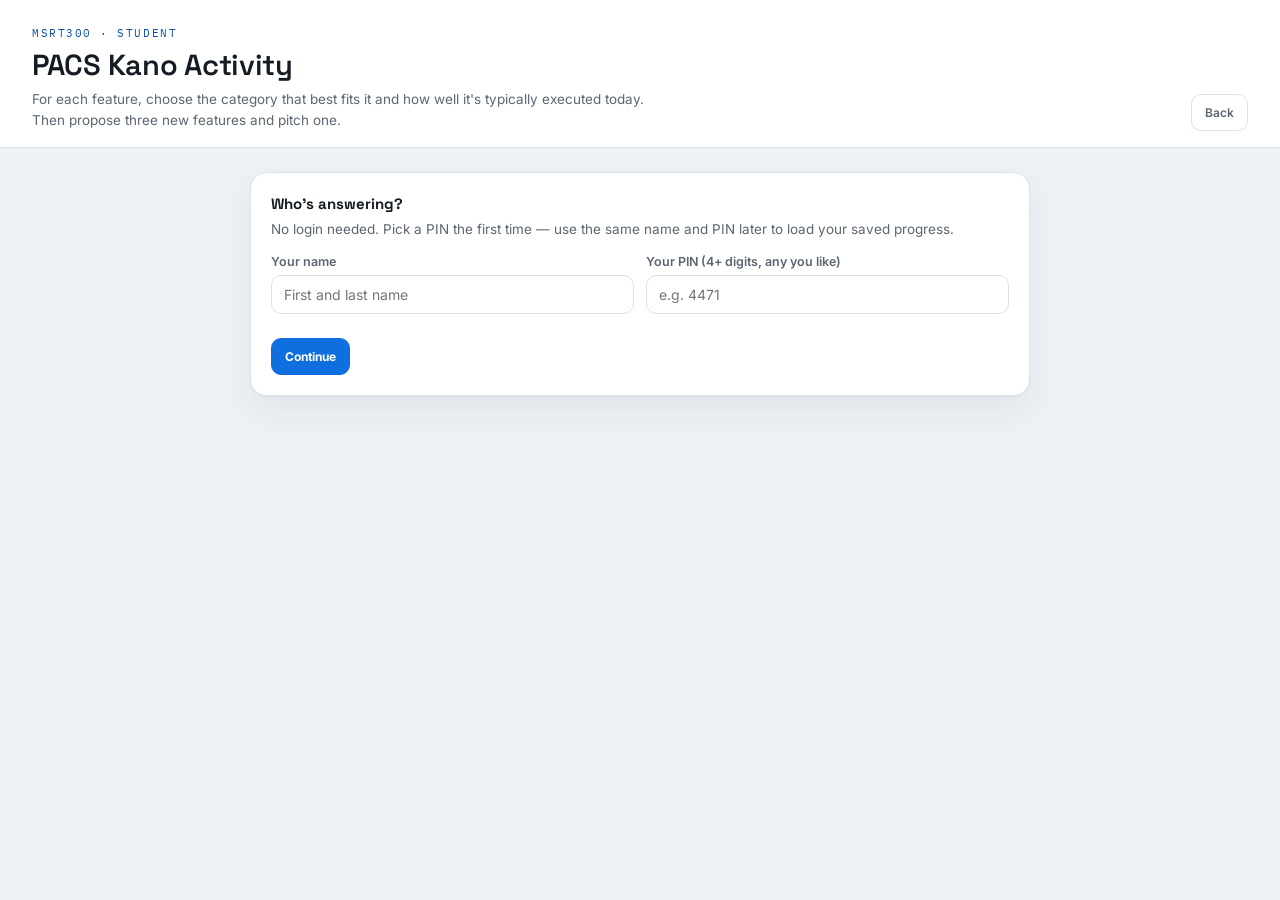
==== student.html @ 3fcd9799 "PACS Kano activity" ====
<!DOCTYPE html>
<html lang="en">
<head>
<meta charset="utf-8"><meta name="viewport" content="width=device-width,initial-scale=1">
<title>MSRT300: PACS Kano — Student</title>
<link rel="preconnect" href="https://fonts.googleapis.com">
<link rel="preconnect" href="https://fonts.gstatic.com" crossorigin>
<link href="https://fonts.googleapis.com/css2?family=Space+Grotesk:wght@500;600;700&family=Inter:wght@400;500;600;700&family=IBM+Plex+Mono:wght@500;600&display=swap" rel="stylesheet">
<link rel="stylesheet" href="assets/style.css">
</head>
<body>
<header>
  <div class="title-block">
    <span class="eyebrow">MSRT300 · Student</span>
    <h1>PACS Kano Activity</h1>
    <div class="muted">For each feature, choose the category that best fits it and how well it's typically executed today. Then propose three new features and pitch one.</div>
  </div>
  <div class="toolbar"><a href="index.html"><button type="button">Back</button></a></div>
</header>

<main class="student">

  <section class="card idcard" id="idCard">
    <b class="h" style="font-family:var(--disp);font-size:15px">Who's answering?</b>
    <p class="muted" style="margin:6px 0 14px">No login needed. Pick a PIN the first time — use the same name and PIN later to load your saved progress.</p>
    <div class="idrow">
      <label>Your name<input id="nameInput" type="text" autocomplete="name" placeholder="First and last name"></label>
      <label>Your PIN (4+ digits, any you like)<input id="pinInput" type="text" inputmode="numeric" placeholder="e.g. 4471"></label>
    </div>
    <div class="gate-error" id="idError"></div>
    <div class="toolbar" style="margin-top:8px">
      <button class="primary" id="continueBtn">Continue</button>
      <span class="muted" id="idStatus"></span>
    </div>
  </section>

  <div id="formArea" style="display:none">
    <section class="card section" id="whoBar" style="padding:14px 20px;display:flex;justify-content:space-between;align-items:center;flex-wrap:wrap;gap:10px">
      <div><b id="whoName" style="font-family:var(--disp)"></b> <span class="status-pill draft" id="whoStatus">draft</span></div>
      <button type="button" id="switchBtn">Not you? Switch name/PIN</button>
    </section>

    <section class="card section">
      <h2>Part 1 — Classify each feature</h2>
      <div class="progress" id="progressText">0 / 20 classified</div>
      <div id="featureList"></div>
    </section>

    <section class="card section">
      <h2>Part 2 — Propose three new features</h2>
      <p class="muted" style="margin:4px 0 0">What would you add to a PACS that isn't on the list above? Be specific about who benefits and why.</p>
      <div id="proposeList"></div>
    </section>

    <section class="card section">
      <h2>Part 3 — Pitch it to the CTO</h2>
      <p class="muted" style="margin:4px 0 10px">Pick one of your three proposed features and make the investment case.</p>
      <label style="display:block;font-size:11.5px;font-weight:700;color:var(--ink-dim);margin-bottom:6px">Which feature are you pitching?</label>
      <select id="pitchFeatureSel" style="width:100%;padding:10px 12px;border:1px solid var(--line);border-radius:10px;font-family:var(--body);font-size:13px;margin-bottom:12px">
        <option value="0">Feature 1</option>
        <option value="1">Feature 2</option>
        <option value="2">Feature 3</option>
      </select>
      <label style="display:block;font-size:11.5px;font-weight:700;color:var(--ink-dim);margin-bottom:6px">Your pitch</label>
      <textarea id="pitchText" placeholder="Why is this a no-brainer investment for the department?"></textarea>
    </section>

    <section class="card section">
      <h2>Overall justification <span class="muted" style="font-weight:400">(optional)</span></h2>
      <textarea id="justificationText" placeholder="Anything you want to explain about your classifications above?"></textarea>
    </section>

    <div class="savebar">
      <span class="msg" id="saveMsg"></span>
      <div class="toolbar">
        <button id="saveBtn">Save progress</button>
        <button class="primary" id="submitBtn">Submit final answer</button>
      </div>
    </div>
  </div>
</main>

<script src="assets/config.js"></script>
<script src="assets/data.js"></script>
<script>
let state = null; // {name, pin, status, timestamp, answers[], executions[], newFeatures[3], pitchFeature, pitch, justification}
let usingLocalFallback = false;

function blankState(name, pin){
  return {
    name, pin, status:'draft', timestamp:null,
    answers: FEATURES.map(()=>null),
    executions: FEATURES.map(()=>null),
    newFeatures: [{name:'',description:''},{name:'',description:''},{name:'',description:''}],
    pitchFeature: 0, pitch:'', justification:''
  };
}

function backendConfigured(){
  return typeof APPS_SCRIPT_URL === 'string' && APPS_SCRIPT_URL.indexOf('http') === 0;
}

async function apiPost(action, payload){
  const body = JSON.stringify(Object.assign({action}, payload));
  if(!backendConfigured()) throw new Error('not_configured');
  const res = await fetch(APPS_SCRIPT_URL, {method:'POST', headers:{'Content-Type':'text/plain;charset=utf-8'}, body});
  return await res.json();
}

function localKey(name, pin){ return 'pacskano_'+name.trim().toLowerCase()+'_'+pin.trim(); }

async function loadRecord(name, pin){
  if(backendConfigured()){
    try{
      const r = await apiPost('load', {name, pin});
      return r; // {ok:true, exists:bool, data} or {ok:false, error}
    }catch(err){
      // fall through to local fallback below
    }
  }
  usingLocalFallback = true;
  const raw = localStorage.getItem(localKey(name, pin));
  if(raw) return {ok:true, exists:true, data:JSON.parse(raw)};
  // check if this name is used locally under a different pin
  const otherKeyPrefix = 'pacskano_'+name.trim().toLowerCase()+'_';
  for(let i=0;i<localStorage.length;i++){
    const k = localStorage.key(i);
    if(k.indexOf(otherKeyPrefix)===0 && k!==localKey(name,pin)) return {ok:false, error:'pin_mismatch'};
  }
  return {ok:true, exists:false};
}

async function saveRecord(st){
  if(backendConfigured() && !usingLocalFallback){
    try{
      const r = await apiPost('save', {name:st.name, pin:st.pin, status:st.status, data:st});
      return r;
    }catch(err){
      usingLocalFallback = true;
    }
  }
  localStorage.setItem(localKey(st.name, st.pin), JSON.stringify(st));
  return {ok:true, local:true};
}

document.getElementById('continueBtn').onclick = async () => {
  const name = document.getElementById('nameInput').value.trim();
  const pin = document.getElementById('pinInput').value.trim();
  const errEl = document.getElementById('idError');
  errEl.textContent = '';
  if(!name){ errEl.textContent = 'Enter your name.'; return; }
  if(pin.length < 4){ errEl.textContent = 'PIN needs to be at least 4 digits.'; return; }
  document.getElementById('idStatus').textContent = 'Checking…';
  const r = await loadRecord(name, pin);
  document.getElementById('idStatus').textContent = '';
  if(!r.ok){
    if(r.error === 'pin_mismatch') errEl.textContent = 'That name is already saved under a different PIN. Use your original PIN, or use a slightly different name if this is your first time.';
    else errEl.textContent = 'Could not check saved progress. Try again.';
    return;
  }
  state = r.exists ? Object.assign(blankState(name,pin), r.data, {name, pin}) : blankState(name, pin);
  openForm(r.exists);
};

function openForm(loaded){
  document.getElementById('idCard').style.display = 'none';
  document.getElementById('formArea').style.display = 'block';
  document.getElementById('whoName').textContent = state.name;
  setStatusPill(state.status);
  document.getElementById('saveMsg').textContent = loaded ? 'Loaded your saved progress.' : 'Starting fresh — nothing saved yet.';
  if(usingLocalFallback) document.getElementById('saveMsg').textContent += ' (Saving to this browser only — live sync isn\'t configured yet.)';
  renderFeatureList();
  renderPropose();
  document.getElementById('pitchFeatureSel').value = state.pitchFeature || 0;
  document.getElementById('pitchText').value = state.pitch || '';
  document.getElementById('justificationText').value = state.justification || '';
}

function setStatusPill(status){
  const el = document.getElementById('whoStatus');
  el.textContent = status === 'submitted' ? 'submitted' : 'draft';
  el.className = 'status-pill ' + (status === 'submitted' ? 'submitted' : 'draft');
}

document.getElementById('switchBtn').onclick = () => {
  document.getElementById('formArea').style.display = 'none';
  document.getElementById('idCard').style.display = 'block';
  document.getElementById('nameInput').value = '';
  document.getElementById('pinInput').value = '';
  state = null;
};

function updateProgress(){
  const n = state.answers.filter(Boolean).length;
  document.getElementById('progressText').textContent = n + ' / ' + FEATURES.length + ' classified';
}

function renderFeatureList(){
  const box = document.getElementById('featureList');
  box.innerHTML = '';
  FEATURES.forEach((f, fi) => {
    const card = document.createElement('div');
    card.className = 'qcard';
    let catRow = '<div class="pillrow">' + CATEGORIES.map(c =>
      `<button type="button" class="pillbtn" data-fi="${fi}" data-cat="${c}">${c}</button>`
    ).join('') + '</div>';
    let execRow = '<div class="pillrow">' + EXEC_LEVELS.map(x =>
      `<button type="button" class="pillbtn" data-fi="${fi}" data-exec="${x}">${x}</button>`
    ).join('') + '</div>';
    card.innerHTML = `<b>${fi+1}. ${f}</b><p class="desc">${DESCRIPTIONS[fi]}</p>${catRow}${execRow}`;
    box.appendChild(card);
  });
  syncPillStates();
  box.querySelectorAll('.pillbtn[data-cat]').forEach(btn => {
    btn.onclick = () => {
      const fi = +btn.dataset.fi;
      state.answers[fi] = (state.answers[fi] === btn.dataset.cat) ? null : btn.dataset.cat;
      syncPillStates(); updateProgress();
    };
  });
  box.querySelectorAll('.pillbtn[data-exec]').forEach(btn => {
    btn.onclick = () => {
      const fi = +btn.dataset.fi;
      state.executions[fi] = (state.executions[fi] === btn.dataset.exec) ? null : btn.dataset.exec;
      syncPillStates();
    };
  });
  updateProgress();
}
function syncPillStates(){
  document.querySelectorAll('.pillbtn[data-cat]').forEach(btn => {
    btn.classList.toggle('sel', state.answers[+btn.dataset.fi] === btn.dataset.cat);
  });
  document.querySelectorAll('.pillbtn[data-exec]').forEach(btn => {
    btn.classList.toggle('execsel', state.executions[+btn.dataset.fi] === btn.dataset.exec);
  });
}

function renderPropose(){
  const box = document.getElementById('proposeList');
  box.innerHTML = '';
  state.newFeatures.forEach((nf, i) => {
    const block = document.createElement('div');
    block.className = 'feat-block';
    block.innerHTML = `<b>Feature ${i+1}</b>
      <label>Name</label><input class="feat-input" data-i="${i}" data-field="name" value="${(nf.name||'').replace(/"/g,'&quot;')}">
      <label>Why it matters</label><textarea data-i="${i}" data-field="description" style="min-height:56px">${nf.description||''}</textarea>`;
    box.appendChild(block);
  });
  box.querySelectorAll('[data-field]').forEach(el => {
    el.oninput = () => { state.newFeatures[+el.dataset.i][el.dataset.field] = el.value; refreshPitchOptions(); };
  });
  refreshPitchOptions();
}
function refreshPitchOptions(){
  const sel = document.getElementById('pitchFeatureSel');
  const cur = sel.value;
  sel.innerHTML = state.newFeatures.map((nf,i) => `<option value="${i}">${nf.name ? nf.name : 'Feature '+(i+1)}</option>`).join('');
  sel.value = cur;
}
document.getElementById('pitchFeatureSel').onchange = e => { state.pitchFeature = +e.target.value; };
document.getElementById('pitchText').oninput = e => { state.pitch = e.target.value; };
document.getElementById('justificationText').oninput = e => { state.justification = e.target.value; };

async function doSave(status){
  state.status = status;
  state.timestamp = new Date().toISOString();
  document.getElementById('saveMsg').textContent = 'Saving…';
  const r = await saveRecord(state);
  setStatusPill(state.status);
  if(r && r.ok){
    document.getElementById('saveMsg').textContent = (status === 'submitted' ? 'Submitted.' : 'Saved.') + (usingLocalFallback ? ' (this browser only)' : ' Synced.');
  } else {
    document.getElementById('saveMsg').textContent = 'Could not save — check your connection and try again.';
  }
}
document.getElementById('saveBtn').onclick = () => doSave('draft');
document.getElementById('submitBtn').onclick = () => {
  if(confirm('Submit your final answer? You can still come back and re-submit later if needed.')) doSave('submitted');
};
</script>
</body>
</html>
---- assets/style.css ----
:root{
  --bg:#eef1f4;
  --panel:#ffffff;
  --panel-2:#fbfcfd;
  --line:#dde2e8;
  --line-soft:#e8ecf0;
  --ink:#151b23;
  --ink-dim:#5b6672;
  --ink-faint:#8b95a1;
  --mono:'IBM Plex Mono',ui-monospace,monospace;
  --disp:'Space Grotesk',system-ui,sans-serif;
  --body:'Inter',system-ui,sans-serif;

  --attractive:#1d78c9;
  --performance:#b8790f;
  --mustbe:#c22b6d;
  --indifferent:#71808f;

  --accent:#0f6fde;
  --accent-ink:#0a4ea3;
  --warn-bg:#7a271a;
  --warn-ink:#fdece8;
  --good:#1a8a5f;
}
*{box-sizing:border-box}
html,body{height:100%}
body{margin:0;background:var(--bg);color:var(--ink);font-family:var(--body);-webkit-font-smoothing:antialiased}
header{padding:26px 32px 16px;display:flex;justify-content:space-between;align-items:flex-end;gap:16px;flex-wrap:wrap;border-bottom:1px solid var(--line);background:var(--panel)}
.title-block{display:flex;flex-direction:column;gap:6px;max-width:640px}
.eyebrow{font-family:var(--mono);font-size:11px;letter-spacing:.14em;text-transform:uppercase;color:var(--accent-ink)}
h1{margin:0;font-family:var(--disp);font-weight:600;font-size:29px;letter-spacing:-.01em}
.muted{color:var(--ink-dim);font-size:13.5px;line-height:1.55}
.toolbar{display:flex;gap:9px;flex-wrap:wrap;align-items:center}
button,.file{border:1px solid var(--line);background:var(--panel);color:var(--ink-dim);border-radius:10px;padding:10px 13px;font-weight:600;cursor:pointer;font-size:12px;font-family:var(--body);transition:all .12s ease}
button:hover,.file:hover{border-color:var(--ink-faint);color:var(--ink)}
button:disabled{opacity:.45;cursor:not-allowed}
.file input{display:none}
.primary{background:var(--accent);color:#fff;border:1px solid var(--accent);font-weight:700}
.primary:hover{background:var(--accent-ink);border-color:var(--accent-ink)}
.danger{background:#c22b2b;color:#fff;border:1px solid #c22b2b;font-weight:700}
.danger:hover{background:#9c1f1f}

.card{background:var(--panel);border:1px solid var(--line);border-radius:16px;box-shadow:0 1px 2px rgba(20,30,45,.04),0 14px 32px rgba(20,30,45,.06)}
.empty{color:var(--ink-faint);font-size:12.5px;line-height:1.5;padding:8px 2px}
.status-pill{font-family:var(--mono);font-size:10.5px;letter-spacing:.04em;text-transform:uppercase;border-radius:7px;padding:4px 9px;display:inline-block}
.status-pill.draft{background:#f2eee0;color:#8a6d1a}
.status-pill.submitted{background:#e3f3ea;color:var(--good)}

.tabbar{display:flex;gap:6px;padding:12px 32px;background:var(--panel);border-bottom:1px solid var(--line)}
.tabbtn{border:1px solid var(--line);background:var(--panel-2);color:var(--ink-dim);border-radius:9px;padding:8px 14px;font-size:12.5px;font-weight:700;cursor:pointer;font-family:var(--body)}
.tabbtn.active{background:var(--accent);color:#fff;border-color:var(--accent)}

.warn-strip{background:var(--warn-bg);color:var(--warn-ink);font-family:var(--mono);font-size:11.5px;letter-spacing:.06em;text-transform:uppercase;padding:9px 20px;text-align:center}

/* --- landing --- */
.landing-wrap{max-width:900px;margin:0 auto;padding:60px 24px}
.role-grid{display:grid;grid-template-columns:1fr 1fr;gap:20px;margin-top:28px}
.role-card{background:var(--panel);border:1px solid var(--line);border-radius:18px;padding:26px;box-shadow:0 1px 2px rgba(20,30,45,.04),0 14px 32px rgba(20,30,45,.06);text-decoration:none;color:var(--ink);transition:border-color .12s ease,transform .12s ease}
.role-card:hover{border-color:var(--accent);transform:translateY(-2px)}
.role-card .eyebrow{display:block;margin-bottom:8px}
.role-card h2{margin:0 0 8px;font-family:var(--disp);font-size:22px}
.role-card p{margin:0;color:var(--ink-dim);font-size:13.5px;line-height:1.55}
@media(max-width:640px){.role-grid{grid-template-columns:1fr}}

/* --- gate (instructor password) --- */
.gate-wrap{max-width:420px;margin:80px auto;padding:0 24px}
.gate-card{padding:26px}
.gate-card input{width:100%;border:1px solid var(--line);border-radius:10px;padding:11px 12px;font-family:var(--body);font-size:14px;margin:14px 0}
.gate-error{color:#c22b2b;font-size:12.5px;min-height:16px}

/* --- student form --- */
main.student{max-width:820px;margin:0 auto;padding:24px 20px 60px;display:flex;flex-direction:column;gap:18px}
.idcard{padding:20px}
.idrow{display:flex;gap:12px;flex-wrap:wrap}
.idrow label{flex:1;min-width:180px;display:flex;flex-direction:column;gap:6px;font-size:12.5px;font-weight:600;color:var(--ink-dim)}
.idrow input{border:1px solid var(--line);border-radius:10px;padding:10px 12px;font-family:var(--body);font-size:14px}
.section{padding:20px}
.section h2{font-family:var(--disp);font-size:17px;margin:0 0 4px}
.progress{font-family:var(--mono);font-size:11px;color:var(--ink-faint);margin-bottom:10px}

.qcard{border:1px solid var(--line-soft);border-radius:12px;padding:13px 14px;margin-top:10px;background:var(--panel-2)}
.qcard b{font-family:var(--body);font-size:13px;font-weight:700;color:var(--ink)}
.qcard p.desc{margin:3px 0 10px;color:var(--ink-dim);font-size:12px;line-height:1.4}
.pillrow{display:flex;gap:7px;flex-wrap:wrap;margin-bottom:8px}
.pillbtn{border:1px solid var(--line);background:var(--panel);border-radius:8px;padding:7px 11px;font-size:11.5px;font-weight:700;cursor:pointer;font-family:var(--body);color:var(--ink-dim)}
.pillbtn.sel{color:#fff;border-color:transparent}
.pillbtn[data-cat="Attractive"].sel{background:var(--attractive)}
.pillbtn[data-cat="Performance"].sel{background:var(--performance)}
.pillbtn[data-cat="Must-Be"].sel{background:var(--mustbe)}
.pillbtn[data-cat="Indifferent"].sel{background:var(--indifferent)}
.pillbtn.execsel{background:var(--ink);border-color:var(--ink);color:#fff}

.feat-input{border:1px solid var(--line);border-radius:10px;padding:9px 11px;font-family:var(--body);font-size:13px;width:100%}
.feat-block{border:1px solid var(--line-soft);border-radius:12px;padding:13px 14px;margin-top:10px;background:var(--panel-2)}
.feat-block label{display:block;font-size:11.5px;font-weight:700;color:var(--ink-dim);margin:8px 0 4px}
textarea{width:100%;border:1px solid var(--line);border-radius:10px;padding:10px 11px;font-family:var(--body);font-size:12.5px;color:var(--ink);resize:vertical;min-height:70px}

.savebar{position:sticky;bottom:0;background:var(--panel);border:1px solid var(--line);border-radius:14px;padding:14px 16px;display:flex;justify-content:space-between;align-items:center;gap:12px;flex-wrap:wrap;box-shadow:0 -8px 20px rgba(20,30,45,.08)}
.savebar .msg{font-size:12px;color:var(--ink-dim)}

/* --- instructor / comparator --- */
main.console{display:grid;grid-template-columns:minmax(280px,350px) 1fr;gap:18px;padding:20px 24px 30px;align-items:start}
.side{padding:18px;max-height:calc(100vh - 210px);overflow:auto;scrollbar-width:thin}
.side::-webkit-scrollbar{width:8px}
.side::-webkit-scrollbar-thumb{background:var(--line);border-radius:8px}
.side b.h{font-family:var(--disp);font-size:13px;font-weight:600;letter-spacing:.01em;display:block;margin-bottom:2px}
hr{border:0;border-top:1px solid var(--line-soft);margin:18px 0}

.person{padding:11px 12px;border:1px solid var(--line-soft);border-radius:12px;margin:8px 0;background:var(--panel-2)}
.person.gt{border-color:var(--accent);background:color-mix(in srgb, var(--accent) 6%, white)}
.person .prow{display:flex;align-items:center;justify-content:space-between;gap:8px}
.person b{font-family:var(--body);font-size:12.5px;font-weight:700;color:var(--ink)}
.person small{display:block;color:var(--ink-faint);margin-top:4px;font-family:var(--mono);font-size:10.5px}
.gtbadge{font-family:var(--mono);font-size:9.5px;letter-spacing:.04em;text-transform:uppercase;color:var(--accent-ink);border:1px solid var(--accent);border-radius:6px;padding:3px 7px;white-space:nowrap}

.featureCard{padding:10px 11px;border:1px solid var(--line-soft);border-radius:12px;margin-top:8px;cursor:pointer;background:var(--panel-2);transition:border-color .12s ease}
.featureCard:hover{border-color:var(--ink-faint)}
.featureCard.active{border-color:var(--accent);background:color-mix(in srgb, var(--accent) 6%, white)}
.featureCard b{font-family:var(--body);font-size:12px;font-weight:700;color:var(--ink)}
.featureCard p{font-family:var(--body);font-size:11px;color:var(--ink-dim);margin:4px 0 0;line-height:1.4}
.featureCard div.tag{font-family:var(--mono);font-size:10px;color:var(--ink-faint);margin-top:6px}

.answer-panel{margin-top:14px;border:1px solid var(--line-soft);border-radius:12px;padding:13px 14px;background:var(--panel-2)}
.ap-head{display:flex;justify-content:space-between;align-items:center;margin-bottom:10px}
.ap-head b{font-family:var(--disp);font-size:13.5px;font-weight:600;color:var(--ink)}
.ap-head button{font-size:11px;padding:6px 10px}
.ap-row{display:flex;align-items:center;gap:9px;padding:8px 0;border-bottom:1px solid var(--line-soft)}
.ap-row:last-child{border-bottom:none}
.ap-row .dot{width:9px;height:9px;border-radius:50%;flex:none}
.ap-row b{font-family:var(--body);font-size:12.5px;font-weight:700;flex:1;color:var(--ink)}
.ap-row .tag-gt{font-family:var(--mono);font-size:9px;color:var(--accent-ink);border:1px solid var(--accent);border-radius:5px;padding:2px 5px}
.ap-row .cat{font-family:var(--mono);font-size:11px;font-weight:600}
.ap-row .exec{font-family:var(--mono);font-size:10.5px;color:var(--ink-faint)}

.graph{padding:18px;position:relative}
.graph-frame{border:1px solid var(--line);border-radius:12px;overflow:hidden;background:#fdfefe;position:relative}
svg{width:100%;height:auto;display:block}
.marker{cursor:pointer;transition:opacity .12s ease}
.marker.dim{opacity:.08}
.marker.focus circle.mkr{stroke:#151b23;stroke-width:2.6}
.axis-hint{cursor:help}
.axis-hint text{text-decoration:underline;text-decoration-style:dotted;text-decoration-color:#b7c0ca;text-underline-offset:4px}

.kano-key{display:grid;grid-template-columns:repeat(4,1fr);gap:10px;margin-top:14px}
.key-item{border:1px solid var(--line-soft);border-radius:10px;padding:10px 11px;background:var(--panel-2)}
.key-item .row{display:flex;align-items:center;gap:7px;margin-bottom:5px}
.key-item i{width:9px;height:9px;border-radius:2.5px;display:inline-block;flex:none}
.key-item b{font-family:var(--body);font-size:12px;font-weight:700;color:var(--ink)}
.key-item p{margin:0;font-size:11px;color:var(--ink-faint);line-height:1.4}

.tooltip{position:absolute;background:#151b23;color:#fdfefe;padding:10px 12px;border-radius:10px;font-size:12px;pointer-events:none;opacity:0;z-index:10;max-width:250px;transform:translate(-50%,-118%);box-shadow:0 12px 30px rgba(20,30,45,.28);font-family:var(--body);transition:opacity .1s ease}
.tooltip.pinned{pointer-events:auto;padding-right:26px}
.tooltip b{font-family:var(--disp);font-weight:600;font-size:12.5px}
.tooltip .cat{font-family:var(--mono);font-size:10.5px}
.tt-close{position:absolute;top:5px;right:6px;width:16px;height:16px;border:none;background:transparent;color:#8b95a1;font-size:14px;line-height:1;cursor:pointer;padding:0;display:none}
.tooltip.pinned .tt-close{display:block}
.tt-close:hover{color:#fff}

/* --- grading --- */
main.grading{display:grid;grid-template-columns:260px 1fr;gap:18px;padding:20px 24px;align-items:start}
.roster{padding:16px;max-height:calc(100vh - 260px);overflow:auto}
.roster b{font-family:var(--disp);font-size:13px;font-weight:600;display:block;margin-bottom:10px}
.rrow{padding:10px 11px;border:1px solid var(--line-soft);border-radius:10px;margin-bottom:7px;cursor:pointer;background:var(--panel-2);transition:border-color .12s ease}
.rrow:hover{border-color:var(--ink-faint)}
.rrow.active{border-color:var(--accent);background:color-mix(in srgb, var(--accent) 8%, white)}
.rrow b{display:block;font-family:var(--body);font-size:12.5px;font-weight:700;margin:0}
.rrow small{font-family:var(--mono);font-size:10.5px;color:var(--ink-faint)}

.panel{padding:20px}
.panel h2{margin:0 0 3px;font-family:var(--disp);font-size:19px;font-weight:600}
.total{font-family:var(--mono);font-size:12.5px;color:var(--accent-ink);margin-bottom:16px}
.crit{border:1px solid var(--line-soft);border-radius:12px;padding:13px 14px;margin-bottom:12px;background:var(--panel-2)}
.crit b.critname{font-family:var(--body);font-size:13px;font-weight:700;display:block;margin-bottom:9px}
.scorebtns{display:flex;gap:7px;margin-bottom:9px}
.sbtn{width:38px;height:34px;border:1px solid var(--line);border-radius:8px;background:var(--panel);font-family:var(--disp);font-weight:700;font-size:14px;color:var(--ink-dim);cursor:pointer}
.sbtn:hover:not(:disabled){border-color:var(--ink-faint)}
.sbtn.sel{background:var(--accent);border-color:var(--accent);color:#fff}
.sbtn:disabled{opacity:.35;cursor:not-allowed}
.critdesc{font-size:11.5px;color:var(--ink-dim);line-height:1.5;min-height:32px}
.notesbox{margin-top:4px}
.submission-view{border:1px solid var(--line-soft);border-radius:12px;padding:13px 14px;margin-bottom:14px;background:var(--panel-2)}
.submission-view h3{margin:0 0 8px;font-family:var(--disp);font-size:13.5px}
.submission-view .feat{border-bottom:1px solid var(--line-soft);padding:6px 0;font-size:12px}
.submission-view .feat b{color:var(--ink-dim);font-weight:600}

.summary{margin:0 24px 30px;padding:18px}
.summary b.h{font-family:var(--disp);font-size:14px;font-weight:600;display:block;margin-bottom:12px}
table{width:100%;border-collapse:collapse;font-size:12px}
th,td{text-align:left;padding:8px 10px;border-bottom:1px solid var(--line-soft)}
th{font-family:var(--mono);font-size:10px;letter-spacing:.05em;text-transform:uppercase;color:var(--ink-faint);font-weight:600}
td{font-family:var(--body);color:var(--ink)}
td.num{font-family:var(--mono)}

/* --- answer key editor --- */
.keyeditor{padding:20px}
.keyrow{display:grid;grid-template-columns:1fr auto auto;gap:12px;align-items:center;border-bottom:1px solid var(--line-soft);padding:10px 0}
.keyrow b{font-size:12.5px}
select{border:1px solid var(--line);border-radius:8px;padding:7px 9px;font-family:var(--body);font-size:12px}

/* --- danger zone --- */
.danger-card{padding:20px;border-color:#e6b8b8}
.danger-card h2{color:#9c1f1f;font-family:var(--disp);font-size:16px;margin:0 0 8px}

@media(max-width:920px){main.console{grid-template-columns:1fr}.side{max-height:none}.kano-key{grid-template-columns:1fr 1fr}main.grading{grid-template-columns:1fr}}
@media(max-width:560px){.kano-key{grid-template-columns:1fr}}
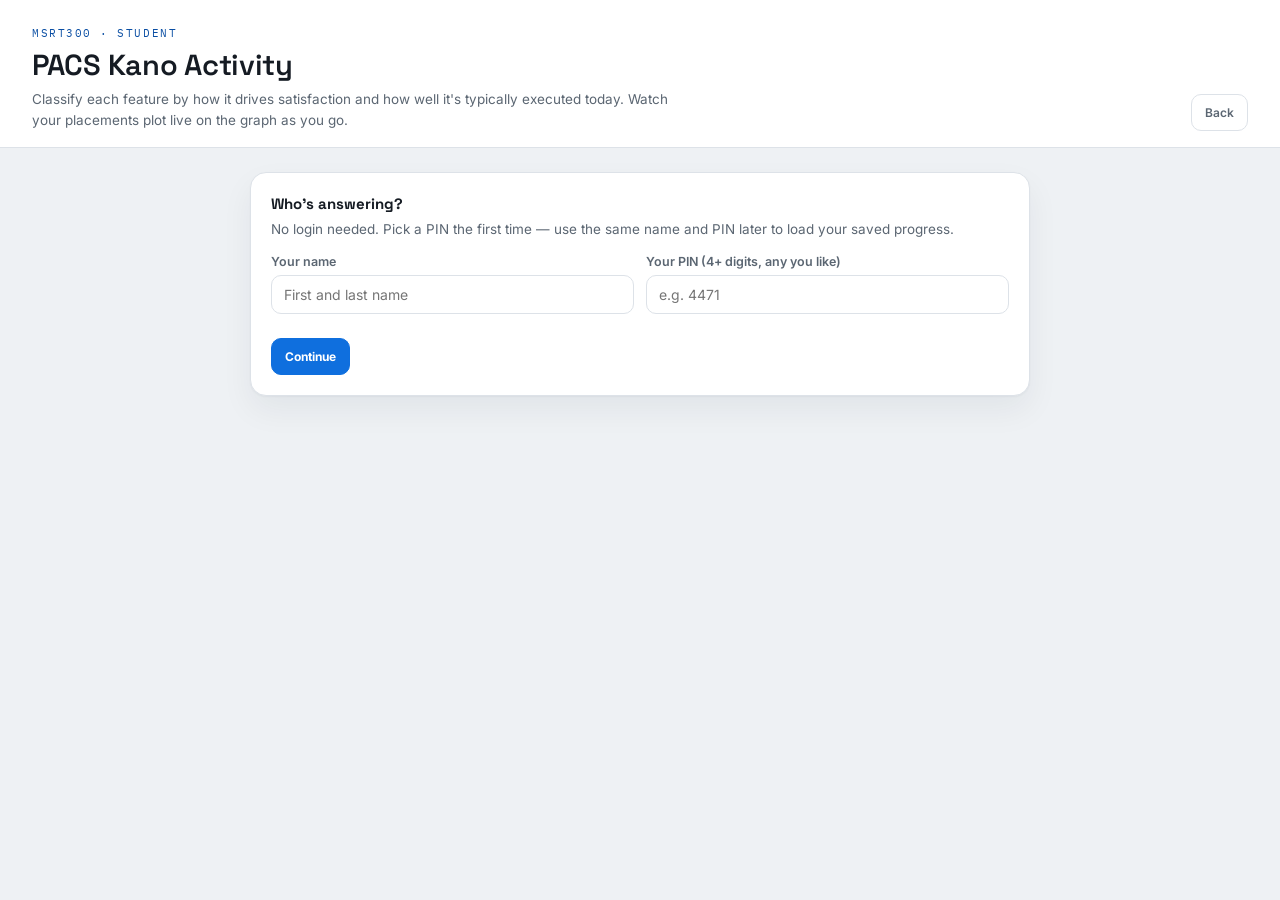
==== commit 64d12b54: "Student page: live Kano graph, drop propose/pitch (Part 2/3) Part 1 now shows an SVG graph next to t" ====
--- a/student.html
+++ b/student.html
@@ -13,7 +13,7 @@
   <div class="title-block">
     <span class="eyebrow">MSRT300 · Student</span>
     <h1>PACS Kano Activity</h1>
-    <div class="muted">For each feature, choose the category that best fits it and how well it's typically executed today. Then propose three new features and pitch one.</div>
+    <div class="muted">Classify each feature by how it drives satisfaction and how well it's typically executed today. Watch your placements plot live on the graph as you go.</div>
   </div>
   <div class="toolbar"><a href="index.html"><button type="button">Back</button></a></div>
 </header>
@@ -41,28 +41,82 @@
     </section>
 
     <section class="card section">
-      <h2>Part 1 — Classify each feature</h2>
+      <h2>Classify each feature</h2>
       <div class="progress" id="progressText">0 / 20 classified</div>
-      <div id="featureList"></div>
-    </section>
-
-    <section class="card section">
-      <h2>Part 2 — Propose three new features</h2>
-      <p class="muted" style="margin:4px 0 0">What would you add to a PACS that isn't on the list above? Be specific about who benefits and why.</p>
-      <div id="proposeList"></div>
-    </section>
-
-    <section class="card section">
-      <h2>Part 3 — Pitch it to the CTO</h2>
-      <p class="muted" style="margin:4px 0 10px">Pick one of your three proposed features and make the investment case.</p>
-      <label style="display:block;font-size:11.5px;font-weight:700;color:var(--ink-dim);margin-bottom:6px">Which feature are you pitching?</label>
-      <select id="pitchFeatureSel" style="width:100%;padding:10px 12px;border:1px solid var(--line);border-radius:10px;font-family:var(--body);font-size:13px;margin-bottom:12px">
-        <option value="0">Feature 1</option>
-        <option value="1">Feature 2</option>
-        <option value="2">Feature 3</option>
-      </select>
-      <label style="display:block;font-size:11.5px;font-weight:700;color:var(--ink-dim);margin-bottom:6px">Your pitch</label>
-      <textarea id="pitchText" placeholder="Why is this a no-brainer investment for the department?"></textarea>
+
+      <div class="kano-grid">
+        <div class="graph" id="wrap">
+          <div class="graph-frame">
+            <svg id="chart" viewBox="0 0 900 650">
+              <defs>
+                <pattern id="grid" width="30" height="30" patternUnits="userSpaceOnUse">
+                  <path d="M30 0 L0 0 0 30" fill="none" stroke="#eef1f4" stroke-width="1"/>
+                </pattern>
+                <filter id="lift" x="-40%" y="-40%" width="180%" height="180%">
+                  <feDropShadow dx="0" dy="1.5" stdDeviation="2" flood-color="#1a2430" flood-opacity=".22"/>
+                </filter>
+              </defs>
+              <rect x="0" y="0" width="900" height="650" fill="#fdfefe"/>
+              <rect x="0" y="0" width="900" height="650" fill="url(#grid)"/>
+              <g font-family="IBM Plex Mono" fill="#aab4bf" font-size="11" letter-spacing=".04em">
+                <text x="24" y="30">YOUR PLACEMENTS</text>
+                <text x="24" y="46" fill="#c3cbd3">Y AXIS: SATISFACTION</text>
+                <text x="876" y="30" text-anchor="end">X AXIS: EXECUTION QUALITY</text>
+                <text x="876" y="46" text-anchor="end" fill="#c3cbd3" id="markerCount">MARKERS 0 / 20</text>
+                <text x="24" y="628" fill="#c3cbd3">SCALE: NORMALIZED</text>
+                <text x="876" y="628" text-anchor="end" fill="#c3cbd3">KANO MODEL, 1984</text>
+              </g>
+              <g stroke="#c7ced6" stroke-width="1.4">
+                <line x1="120" y1="345" x2="815" y2="345"/>
+                <line x1="460" y1="96" x2="460" y2="605"/>
+              </g>
+              <g fill="#c7ced6">
+                <path d="M815 345 l-11 -5.5 v11 z"/>
+                <path d="M460 96 l-5.5 11 h11 z"/>
+              </g>
+              <g fill="none" stroke-linecap="round">
+                <path d="M150 345 C 340 344, 610 300, 782 118" stroke="#fdfefe" stroke-width="9"/>
+                <path d="M175 560 L 770 140" stroke="#fdfefe" stroke-width="9"/>
+                <path d="M195 585 C 300 430, 415 362, 782 350" stroke="#fdfefe" stroke-width="9"/>
+                <path d="M150 352 L 782 352" stroke="#fdfefe" stroke-width="8"/>
+              </g>
+              <g fill="none" stroke-linecap="round" filter="url(#lift)">
+                <path d="M150 345 C 340 344, 610 300, 782 118" stroke="var(--attractive)" stroke-width="4"/>
+                <path d="M175 560 L 770 140" stroke="var(--performance)" stroke-width="4"/>
+                <path d="M195 585 C 300 430, 415 362, 782 350" stroke="var(--mustbe)" stroke-width="4"/>
+                <path d="M150 352 L 782 352" stroke="var(--indifferent)" stroke-width="3" stroke-dasharray="1 7"/>
+              </g>
+              <g font-family="Space Grotesk" font-weight="600" fill="#3a4552">
+                <g class="axis-hint" data-tip="Top of the vertical axis. The feature exceeds what you expected.">
+                  <text x="440" y="80" font-size="14" text-anchor="middle" letter-spacing=".02em">DELIGHTED</text>
+                </g>
+                <g class="axis-hint" data-tip="Bottom of the vertical axis. Not having this, or having it done badly, would be frustrating.">
+                  <text x="440" y="632" font-size="14" text-anchor="middle" letter-spacing=".02em">DISSATISFIED</text>
+                </g>
+                <g class="axis-hint" data-tip="Left end of the horizontal axis. The feature is missing, broken, or poorly executed.">
+                  <text x="112" y="330" font-size="12.5" text-anchor="end" fill="#8b95a1">POORLY DONE</text>
+                </g>
+                <g class="axis-hint" data-tip="Right end of the horizontal axis. The feature is fully present and well executed.">
+                  <text x="823" y="330" font-size="12.5" fill="#8b95a1">WELL DONE</text>
+                </g>
+              </g>
+              <g id="markers"></g>
+            </svg>
+          </div>
+          <div class="kano-key">
+            <div class="key-item"><div class="row"><i style="background:var(--attractive)"></i><b>Attractive</b></div><p>Unexpected when present, not missed when absent.</p></div>
+            <div class="key-item"><div class="row"><i style="background:var(--performance)"></i><b>Performance</b></div><p>Satisfaction rises the better this is executed.</p></div>
+            <div class="key-item"><div class="row"><i style="background:var(--mustbe)"></i><b>Must-Be</b></div><p>Expected by default, its absence causes real frustration.</p></div>
+            <div class="key-item"><div class="row"><i style="background:var(--indifferent)"></i><b>Indifferent</b></div><p>Users notice little change either way.</p></div>
+          </div>
+        </div>
+
+        <div class="side" id="featureListWrap">
+          <div id="featureList"></div>
+        </div>
+      </div>
+
+      <div id="hoverTip" class="tooltip fixed"></div>
     </section>
 
     <section class="card section">
@@ -83,7 +137,7 @@
 <script src="assets/config.js"></script>
 <script src="assets/data.js"></script>
 <script>
-let state = null; // {name, pin, status, timestamp, answers[], executions[], newFeatures[3], pitchFeature, pitch, justification}
+let state = null; // {name, pin, status, timestamp, answers[], executions[], justification}
 let usingLocalFallback = false;
 
 function blankState(name, pin){
@@ -91,8 +145,7 @@
     name, pin, status:'draft', timestamp:null,
     answers: FEATURES.map(()=>null),
     executions: FEATURES.map(()=>null),
-    newFeatures: [{name:'',description:''},{name:'',description:''},{name:'',description:''}],
-    pitchFeature: 0, pitch:'', justification:''
+    justification: ''
   };
 }
 
@@ -170,9 +223,7 @@
   document.getElementById('saveMsg').textContent = loaded ? 'Loaded your saved progress.' : 'Starting fresh — nothing saved yet.';
   if(usingLocalFallback) document.getElementById('saveMsg').textContent += ' (Saving to this browser only — live sync isn\'t configured yet.)';
   renderFeatureList();
-  renderPropose();
-  document.getElementById('pitchFeatureSel').value = state.pitchFeature || 0;
-  document.getElementById('pitchText').value = state.pitch || '';
+  refreshGraph();
   document.getElementById('justificationText').value = state.justification || '';
 }
 
@@ -194,6 +245,18 @@
   const n = state.answers.filter(Boolean).length;
   document.getElementById('progressText').textContent = n + ' / ' + FEATURES.length + ' classified';
 }
+
+/* ---------- shared hover tooltip (category pills, graph markers, axis hints) ---------- */
+const tip = document.getElementById('hoverTip');
+function positionTip(e){ tip.style.left = e.clientX + 'px'; tip.style.top = e.clientY + 'px'; }
+function showTipText(e, text){ tip.textContent = text; positionTip(e); tip.style.opacity = 1; }
+function showTipHtml(e, html){ tip.innerHTML = html; positionTip(e); tip.style.opacity = 1; }
+function hideTip(){ tip.style.opacity = 0; }
+document.querySelectorAll('.axis-hint').forEach(el => {
+  el.addEventListener('mouseenter', e => { if(el.dataset.tip) showTipText(e, el.dataset.tip); });
+  el.addEventListener('mousemove', e => { if(el.dataset.tip) positionTip(e); });
+  el.addEventListener('mouseleave', hideTip);
+});
 
 function renderFeatureList(){
   const box = document.getElementById('featureList');
@@ -207,7 +270,16 @@
     let execRow = '<div class="pillrow">' + EXEC_LEVELS.map(x =>
       `<button type="button" class="pillbtn" data-fi="${fi}" data-exec="${x}">${x}</button>`
     ).join('') + '</div>';
-    card.innerHTML = `<b>${fi+1}. ${f}</b><p class="desc">${DESCRIPTIONS[fi]}</p>${catRow}${execRow}`;
+    card.innerHTML = `<b>${fi+1}. ${f}</b><p class="desc">${DESCRIPTIONS[fi]}</p>
+      <div class="pillgroup">
+        <div class="pillgroup-label">Satisfaction — how does this feature affect satisfaction?</div>
+        ${catRow}
+      </div>
+      <div class="pillgroup-divider"></div>
+      <div class="pillgroup">
+        <div class="pillgroup-label">Current execution — how well is this typically done today?</div>
+        ${execRow}
+      </div>`;
     box.appendChild(card);
   });
   syncPillStates();
@@ -215,14 +287,17 @@
     btn.onclick = () => {
       const fi = +btn.dataset.fi;
       state.answers[fi] = (state.answers[fi] === btn.dataset.cat) ? null : btn.dataset.cat;
-      syncPillStates(); updateProgress();
+      syncPillStates(); updateProgress(); refreshGraph();
     };
+    btn.addEventListener('mouseenter', e => showTipText(e, CATEGORY_EXPLAIN[btn.dataset.cat](FEATURES[+btn.dataset.fi])));
+    btn.addEventListener('mousemove', positionTip);
+    btn.addEventListener('mouseleave', hideTip);
   });
   box.querySelectorAll('.pillbtn[data-exec]').forEach(btn => {
     btn.onclick = () => {
       const fi = +btn.dataset.fi;
       state.executions[fi] = (state.executions[fi] === btn.dataset.exec) ? null : btn.dataset.exec;
-      syncPillStates();
+      syncPillStates(); refreshGraph();
     };
   });
   updateProgress();
@@ -236,30 +311,34 @@
   });
 }
 
-function renderPropose(){
-  const box = document.getElementById('proposeList');
-  box.innerHTML = '';
-  state.newFeatures.forEach((nf, i) => {
-    const block = document.createElement('div');
-    block.className = 'feat-block';
-    block.innerHTML = `<b>Feature ${i+1}</b>
-      <label>Name</label><input class="feat-input" data-i="${i}" data-field="name" value="${(nf.name||'').replace(/"/g,'&quot;')}">
-      <label>Why it matters</label><textarea data-i="${i}" data-field="description" style="min-height:56px">${nf.description||''}</textarea>`;
-    box.appendChild(block);
-  });
-  box.querySelectorAll('[data-field]').forEach(el => {
-    el.oninput = () => { state.newFeatures[+el.dataset.i][el.dataset.field] = el.value; refreshPitchOptions(); };
-  });
-  refreshPitchOptions();
-}
-function refreshPitchOptions(){
-  const sel = document.getElementById('pitchFeatureSel');
-  const cur = sel.value;
-  sel.innerHTML = state.newFeatures.map((nf,i) => `<option value="${i}">${nf.name ? nf.name : 'Feature '+(i+1)}</option>`).join('');
-  sel.value = cur;
-}
-document.getElementById('pitchFeatureSel').onchange = e => { state.pitchFeature = +e.target.value; };
-document.getElementById('pitchText').oninput = e => { state.pitch = e.target.value; };
+/* ---------- live graph of the student's own placements ---------- */
+function refreshGraph(){
+  const n = state.answers.filter(Boolean).length;
+  document.getElementById('markerCount').textContent = 'MARKERS ' + n + ' / ' + FEATURES.length;
+  const items = [];
+  FEATURES.forEach((f, fi) => {
+    const cat = state.answers[fi];
+    if(!cat) return;
+    const exec = state.executions[fi];
+    const p = point(cat, fi, 0, exec);
+    items.push({x:p.x, y:p.y, r:8.5, fi});
+  });
+  resolveCollisions(items, 4);
+  const m = document.getElementById('markers');
+  m.innerHTML = '';
+  items.forEach(it => {
+    const cat = state.answers[it.fi];
+    const exec = state.executions[it.fi];
+    const g = document.createElementNS('http://www.w3.org/2000/svg','g');
+    g.classList.add('marker');
+    g.innerHTML = `<circle class="mkr" cx="${it.x}" cy="${it.y}" r="8.5" fill="${COLORS[cat]}" stroke="#fdfefe" stroke-width="1.6"/><text x="${it.x}" y="${it.y+3.2}" text-anchor="middle" font-family="IBM Plex Mono" font-size="9" font-weight="600" fill="#fff">${it.fi+1}</text>`;
+    g.addEventListener('mouseenter', e => showTipHtml(e, `<b>${it.fi+1}. ${FEATURES[it.fi]}</b><br>${cat}${exec ? ' · '+exec : ''}`));
+    g.addEventListener('mousemove', positionTip);
+    g.addEventListener('mouseleave', hideTip);
+    m.appendChild(g);
+  });
+}
+
 document.getElementById('justificationText').oninput = e => { state.justification = e.target.value; };
 
 async function doSave(status){
--- a/assets/style.css
+++ b/assets/style.css
@@ -81,6 +81,8 @@
 .qcard{border:1px solid var(--line-soft);border-radius:12px;padding:13px 14px;margin-top:10px;background:var(--panel-2)}
 .qcard b{font-family:var(--body);font-size:13px;font-weight:700;color:var(--ink)}
 .qcard p.desc{margin:3px 0 10px;color:var(--ink-dim);font-size:12px;line-height:1.4}
+.pillgroup-label{font-family:var(--mono);font-size:10px;letter-spacing:.05em;text-transform:uppercase;color:var(--ink-faint);margin:0 0 6px}
+.pillgroup-divider{border-top:1px dashed var(--line);margin:12px 0}
 .pillrow{display:flex;gap:7px;flex-wrap:wrap;margin-bottom:8px}
 .pillbtn{border:1px solid var(--line);background:var(--panel);border-radius:8px;padding:7px 11px;font-size:11.5px;font-weight:700;cursor:pointer;font-family:var(--body);color:var(--ink-dim)}
 .pillbtn.sel{color:#fff;border-color:transparent}
@@ -90,10 +92,13 @@
 .pillbtn[data-cat="Indifferent"].sel{background:var(--indifferent)}
 .pillbtn.execsel{background:var(--ink);border-color:var(--ink);color:#fff}
 
-.feat-input{border:1px solid var(--line);border-radius:10px;padding:9px 11px;font-family:var(--body);font-size:13px;width:100%}
-.feat-block{border:1px solid var(--line-soft);border-radius:12px;padding:13px 14px;margin-top:10px;background:var(--panel-2)}
-.feat-block label{display:block;font-size:11.5px;font-weight:700;color:var(--ink-dim);margin:8px 0 4px}
 textarea{width:100%;border:1px solid var(--line);border-radius:10px;padding:10px 11px;font-family:var(--body);font-size:12.5px;color:var(--ink);resize:vertical;min-height:70px}
+
+/* --- student: graph + feature list side by side --- */
+.kano-grid{display:grid;grid-template-columns:1fr minmax(300px,380px);gap:18px;align-items:start;margin-top:6px}
+.kano-grid .graph{padding:0;position:sticky;top:18px}
+.kano-grid .side{max-height:none}
+@media(max-width:920px){.kano-grid{grid-template-columns:1fr}.kano-grid .graph{position:static}}
 
 .savebar{position:sticky;bottom:0;background:var(--panel);border:1px solid var(--line);border-radius:14px;padding:14px 16px;display:flex;justify-content:space-between;align-items:center;gap:12px;flex-wrap:wrap;box-shadow:0 -8px 20px rgba(20,30,45,.08)}
 .savebar .msg{font-size:12px;color:var(--ink-dim)}
@@ -149,6 +154,7 @@
 .key-item p{margin:0;font-size:11px;color:var(--ink-faint);line-height:1.4}
 
 .tooltip{position:absolute;background:#151b23;color:#fdfefe;padding:10px 12px;border-radius:10px;font-size:12px;pointer-events:none;opacity:0;z-index:10;max-width:250px;transform:translate(-50%,-118%);box-shadow:0 12px 30px rgba(20,30,45,.28);font-family:var(--body);transition:opacity .1s ease}
+.tooltip.fixed{position:fixed;z-index:50}
 .tooltip.pinned{pointer-events:auto;padding-right:26px}
 .tooltip b{font-family:var(--disp);font-weight:600;font-size:12.5px}
 .tooltip .cat{font-family:var(--mono);font-size:10.5px}
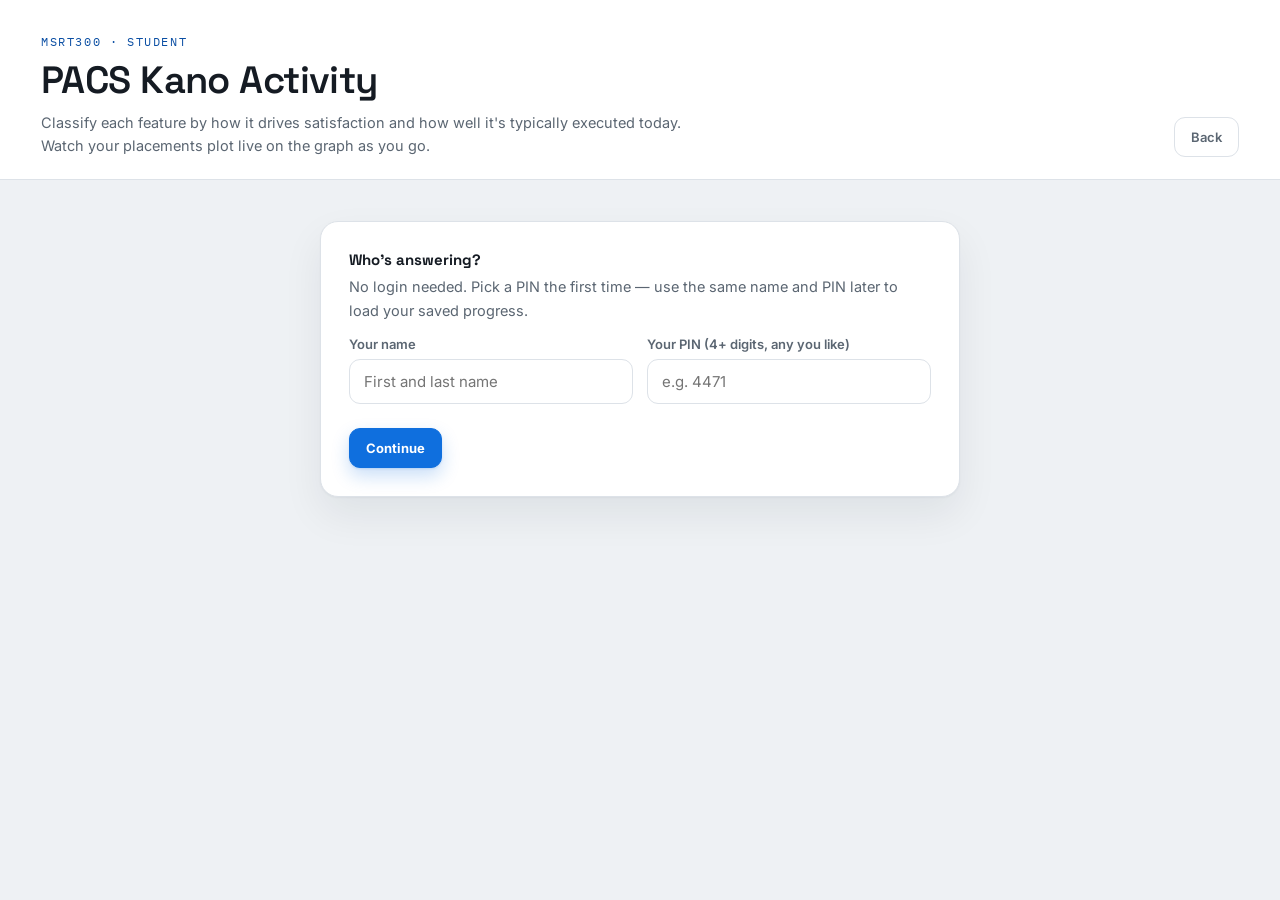
==== commit 1524c03c: "Design pass: edge-to-edge layout, bigger scale, fluid marker motion Student page container was cappe" ====
--- a/student.html
+++ b/student.html
@@ -249,9 +249,9 @@
 /* ---------- shared hover tooltip (category pills, graph markers, axis hints) ---------- */
 const tip = document.getElementById('hoverTip');
 function positionTip(e){ tip.style.left = e.clientX + 'px'; tip.style.top = e.clientY + 'px'; }
-function showTipText(e, text){ tip.textContent = text; positionTip(e); tip.style.opacity = 1; }
-function showTipHtml(e, html){ tip.innerHTML = html; positionTip(e); tip.style.opacity = 1; }
-function hideTip(){ tip.style.opacity = 0; }
+function showTipText(e, text){ tip.textContent = text; positionTip(e); tip.classList.add('show'); }
+function showTipHtml(e, html){ tip.innerHTML = html; positionTip(e); tip.classList.add('show'); }
+function hideTip(){ tip.classList.remove('show'); }
 document.querySelectorAll('.axis-hint').forEach(el => {
   el.addEventListener('mouseenter', e => { if(el.dataset.tip) showTipText(e, el.dataset.tip); });
   el.addEventListener('mousemove', e => { if(el.dataset.tip) positionTip(e); });
@@ -311,10 +311,64 @@
   });
 }
 
-/* ---------- live graph of the student's own placements ---------- */
+/* ---------- live graph of the student's own placements ----------
+   Markers are persistent DOM nodes that glide to their new position
+   with a critically-damped spring (SmoothDamp) instead of teleporting,
+   so reclassifying a feature reads as movement, not a jump cut. The
+   animation loop is interruptible: if a marker is re-targeted mid-flight
+   (student changes their mind again), it redirects from wherever it
+   currently is, carrying its velocity, rather than restarting. */
+const markerEls = new Map(); // fi -> {g, circle, text, x, y, vx:{v}, vy:{v}, tx, ty}
+const reducedMotion = window.matchMedia && matchMedia('(prefers-reduced-motion: reduce)').matches;
+let animHandle = null;
+
+function smoothDamp(current, target, vel, smoothTime, dt){
+  smoothTime = Math.max(.0001, smoothTime);
+  const omega = 2/smoothTime;
+  const x = omega*dt;
+  const exp = 1/(1+x+.48*x*x+.235*x*x*x);
+  const change = current - target;
+  const temp = (vel.v + omega*change)*dt;
+  vel.v = (vel.v - omega*temp)*exp;
+  let output = target + (change+temp)*exp;
+  if((target - current > 0) === (output > target)){
+    output = target;
+    vel.v = (output - current)/dt;
+  }
+  return output;
+}
+
+function paintMarker(mk){
+  mk.circle.setAttribute('cx', mk.x); mk.circle.setAttribute('cy', mk.y);
+  mk.text.setAttribute('x', mk.x); mk.text.setAttribute('y', mk.y+3.2);
+}
+
+function startAnimLoop(){
+  if(animHandle) return;
+  let last = performance.now();
+  function step(now){
+    const dt = Math.min(.05, (now-last)/1000) || 1/60; last = now;
+    let moving = false;
+    markerEls.forEach(mk => {
+      const settled = Math.abs(mk.x-mk.tx) < .05 && Math.abs(mk.y-mk.ty) < .05 && Math.abs(mk.vx.v) < .5 && Math.abs(mk.vy.v) < .5;
+      if(settled){ mk.x = mk.tx; mk.y = mk.ty; }
+      else { mk.x = smoothDamp(mk.x, mk.tx, mk.vx, .35, dt); mk.y = smoothDamp(mk.y, mk.ty, mk.vy, .35, dt); moving = true; }
+      paintMarker(mk);
+    });
+    animHandle = moving ? requestAnimationFrame(step) : null;
+  }
+  animHandle = requestAnimationFrame(step);
+}
+
+function markerTipHtml(fi){
+  const cat = state.answers[fi], exec = state.executions[fi];
+  return `<b>${fi+1}. ${FEATURES[fi]}</b><br>${cat}${exec ? ' · '+exec : ''}`;
+}
+
 function refreshGraph(){
   const n = state.answers.filter(Boolean).length;
   document.getElementById('markerCount').textContent = 'MARKERS ' + n + ' / ' + FEATURES.length;
+
   const items = [];
   FEATURES.forEach((f, fi) => {
     const cat = state.answers[fi];
@@ -324,19 +378,55 @@
     items.push({x:p.x, y:p.y, r:8.5, fi});
   });
   resolveCollisions(items, 4);
+  const targets = new Map(items.map(it => [it.fi, it]));
   const m = document.getElementById('markers');
-  m.innerHTML = '';
-  items.forEach(it => {
-    const cat = state.answers[it.fi];
-    const exec = state.executions[it.fi];
-    const g = document.createElementNS('http://www.w3.org/2000/svg','g');
-    g.classList.add('marker');
-    g.innerHTML = `<circle class="mkr" cx="${it.x}" cy="${it.y}" r="8.5" fill="${COLORS[cat]}" stroke="#fdfefe" stroke-width="1.6"/><text x="${it.x}" y="${it.y+3.2}" text-anchor="middle" font-family="IBM Plex Mono" font-size="9" font-weight="600" fill="#fff">${it.fi+1}</text>`;
-    g.addEventListener('mouseenter', e => showTipHtml(e, `<b>${it.fi+1}. ${FEATURES[it.fi]}</b><br>${cat}${exec ? ' · '+exec : ''}`));
-    g.addEventListener('mousemove', positionTip);
-    g.addEventListener('mouseleave', hideTip);
-    m.appendChild(g);
-  });
+
+  // features that were classified and no longer are: fade the marker out, then remove it
+  markerEls.forEach((mk, fi) => {
+    if(targets.has(fi)) return;
+    mk.g.classList.add('leaving');
+    const ac = new AbortController();
+    mk.g.__leaveAbort = ac;
+    mk.g.addEventListener('transitionend', () => mk.g.remove(), {once:true, signal:ac.signal});
+    markerEls.delete(fi);
+  });
+
+  targets.forEach((it, fi) => {
+    const cat = state.answers[fi];
+    let mk = markerEls.get(fi);
+    if(!mk){
+      // reuse a node still mid fade-out for this same feature, if any, instead of stacking a duplicate
+      let g = m.querySelector('g.marker[data-fi="'+fi+'"]');
+      let circle, text;
+      if(g){
+        if(g.__leaveAbort){ g.__leaveAbort.abort(); g.__leaveAbort = null; }
+        g.classList.remove('leaving');
+        circle = g.querySelector('circle'); text = g.querySelector('text');
+      } else {
+        g = document.createElementNS('http://www.w3.org/2000/svg','g');
+        g.classList.add('marker','entering');
+        g.dataset.fi = fi;
+        g.innerHTML = `<circle class="mkr" r="8.5" stroke="#fdfefe" stroke-width="1.6"/><text text-anchor="middle" font-family="IBM Plex Mono" font-size="9" font-weight="600" fill="#fff">${fi+1}</text>`;
+        circle = g.querySelector('circle'); text = g.querySelector('text');
+        g.addEventListener('mouseenter', e => showTipHtml(e, markerTipHtml(fi)));
+        g.addEventListener('mousemove', positionTip);
+        g.addEventListener('mouseleave', hideTip);
+        m.appendChild(g);
+        requestAnimationFrame(() => g.classList.remove('entering'));
+      }
+      mk = {g, circle, text, x:it.x, y:it.y, vx:{v:0}, vy:{v:0}};
+      markerEls.set(fi, mk);
+      paintMarker(mk);
+    }
+    mk.circle.setAttribute('fill', COLORS[cat]);
+    mk.tx = it.x; mk.ty = it.y;
+  });
+
+  if(reducedMotion){
+    markerEls.forEach(mk => { mk.x = mk.tx; mk.y = mk.ty; paintMarker(mk); });
+  } else {
+    startAnimLoop();
+  }
 }
 
 document.getElementById('justificationText').oninput = e => { state.justification = e.target.value; };
--- a/assets/style.css
+++ b/assets/style.css
@@ -21,26 +21,35 @@
   --warn-bg:#7a271a;
   --warn-ink:#fdece8;
   --good:#1a8a5f;
+
+  --page-pad:clamp(20px,3.2vw,48px);
+  --card-r:18px;
+  --ease-spring:cubic-bezier(.22,1,.36,1);
 }
 *{box-sizing:border-box}
 html,body{height:100%}
-body{margin:0;background:var(--bg);color:var(--ink);font-family:var(--body);-webkit-font-smoothing:antialiased}
-header{padding:26px 32px 16px;display:flex;justify-content:space-between;align-items:flex-end;gap:16px;flex-wrap:wrap;border-bottom:1px solid var(--line);background:var(--panel)}
-.title-block{display:flex;flex-direction:column;gap:6px;max-width:640px}
-.eyebrow{font-family:var(--mono);font-size:11px;letter-spacing:.14em;text-transform:uppercase;color:var(--accent-ink)}
-h1{margin:0;font-family:var(--disp);font-weight:600;font-size:29px;letter-spacing:-.01em}
-.muted{color:var(--ink-dim);font-size:13.5px;line-height:1.55}
-.toolbar{display:flex;gap:9px;flex-wrap:wrap;align-items:center}
-button,.file{border:1px solid var(--line);background:var(--panel);color:var(--ink-dim);border-radius:10px;padding:10px 13px;font-weight:600;cursor:pointer;font-size:12px;font-family:var(--body);transition:all .12s ease}
+body{margin:0;background:var(--bg);color:var(--ink);font-family:var(--body);font-size:15.5px;-webkit-font-smoothing:antialiased}
+header{padding:clamp(20px,3vw,34px) var(--page-pad) clamp(16px,2vw,22px);display:flex;justify-content:space-between;align-items:flex-end;gap:16px;flex-wrap:wrap;border-bottom:1px solid var(--line);background:var(--panel)}
+.title-block{display:flex;flex-direction:column;gap:7px;max-width:680px}
+.eyebrow{font-family:var(--mono);font-size:11.5px;letter-spacing:.14em;text-transform:uppercase;color:var(--accent-ink)}
+h1{margin:0;font-family:var(--disp);font-weight:600;font-size:clamp(28px,3.4vw,38px);letter-spacing:-.015em}
+.muted{color:var(--ink-dim);font-size:14.5px;line-height:1.6}
+.toolbar{display:flex;gap:10px;flex-wrap:wrap;align-items:center}
+button,.file{border:1px solid var(--line);background:var(--panel);color:var(--ink-dim);border-radius:11px;padding:11px 16px;font-weight:600;cursor:pointer;font-size:13px;font-family:var(--body);transition:transform .12s var(--ease-spring),background-color .12s ease,border-color .12s ease,color .12s ease,box-shadow .12s ease}
 button:hover,.file:hover{border-color:var(--ink-faint);color:var(--ink)}
+button:active:not(:disabled){transform:scale(.96)}
+button:focus-visible,.pillbtn:focus-visible,input:focus-visible,textarea:focus-visible,select:focus-visible{outline:2px solid var(--accent);outline-offset:2px}
 button:disabled{opacity:.45;cursor:not-allowed}
 .file input{display:none}
-.primary{background:var(--accent);color:#fff;border:1px solid var(--accent);font-weight:700}
+.primary{background:var(--accent);color:#fff;border:1px solid var(--accent);font-weight:700;box-shadow:0 1px 2px rgba(15,111,222,.15),0 8px 18px rgba(15,111,222,.22)}
 .primary:hover{background:var(--accent-ink);border-color:var(--accent-ink)}
 .danger{background:#c22b2b;color:#fff;border:1px solid #c22b2b;font-weight:700}
 .danger:hover{background:#9c1f1f}
 
-.card{background:var(--panel);border:1px solid var(--line);border-radius:16px;box-shadow:0 1px 2px rgba(20,30,45,.04),0 14px 32px rgba(20,30,45,.06)}
+.card{background:var(--panel);border:1px solid var(--line);border-radius:var(--card-r);box-shadow:0 1px 2px rgba(20,30,45,.04),0 18px 40px rgba(20,30,45,.07)}
+@media (prefers-reduced-motion:reduce){
+  *{transition-duration:.001ms!important;animation-duration:.001ms!important}
+}
 .empty{color:var(--ink-faint);font-size:12.5px;line-height:1.5;padding:8px 2px}
 .status-pill{font-family:var(--mono);font-size:10.5px;letter-spacing:.04em;text-transform:uppercase;border-radius:7px;padding:4px 9px;display:inline-block}
 .status-pill.draft{background:#f2eee0;color:#8a6d1a}
@@ -69,22 +78,24 @@
 .gate-error{color:#c22b2b;font-size:12.5px;min-height:16px}
 
 /* --- student form --- */
-main.student{max-width:820px;margin:0 auto;padding:24px 20px 60px;display:flex;flex-direction:column;gap:18px}
-.idcard{padding:20px}
-.idrow{display:flex;gap:12px;flex-wrap:wrap}
-.idrow label{flex:1;min-width:180px;display:flex;flex-direction:column;gap:6px;font-size:12.5px;font-weight:600;color:var(--ink-dim)}
-.idrow input{border:1px solid var(--line);border-radius:10px;padding:10px 12px;font-family:var(--body);font-size:14px}
-.section{padding:20px}
-.section h2{font-family:var(--disp);font-size:17px;margin:0 0 4px}
-.progress{font-family:var(--mono);font-size:11px;color:var(--ink-faint);margin-bottom:10px}
-
-.qcard{border:1px solid var(--line-soft);border-radius:12px;padding:13px 14px;margin-top:10px;background:var(--panel-2)}
-.qcard b{font-family:var(--body);font-size:13px;font-weight:700;color:var(--ink)}
-.qcard p.desc{margin:3px 0 10px;color:var(--ink-dim);font-size:12px;line-height:1.4}
-.pillgroup-label{font-family:var(--mono);font-size:10px;letter-spacing:.05em;text-transform:uppercase;color:var(--ink-faint);margin:0 0 6px}
-.pillgroup-divider{border-top:1px dashed var(--line);margin:12px 0}
-.pillrow{display:flex;gap:7px;flex-wrap:wrap;margin-bottom:8px}
-.pillbtn{border:1px solid var(--line);background:var(--panel);border-radius:8px;padding:7px 11px;font-size:11.5px;font-weight:700;cursor:pointer;font-family:var(--body);color:var(--ink-dim)}
+main.student{max-width:1900px;margin:0 auto;padding:var(--page-pad) var(--page-pad) 72px;display:flex;flex-direction:column;gap:22px}
+.idcard{padding:28px;max-width:640px;margin:0 auto}
+.idrow{display:flex;gap:14px;flex-wrap:wrap}
+.idrow label{flex:1;min-width:200px;display:flex;flex-direction:column;gap:7px;font-size:13px;font-weight:600;color:var(--ink-dim)}
+.idrow input{border:1px solid var(--line);border-radius:11px;padding:12px 14px;font-family:var(--body);font-size:15px}
+.section{padding:clamp(20px,2.4vw,32px)}
+.section h2{font-family:var(--disp);font-size:clamp(19px,2vw,23px);margin:0 0 6px}
+.progress{font-family:var(--mono);font-size:11.5px;color:var(--ink-faint);margin-bottom:16px;letter-spacing:.03em}
+
+.qcard{border:1px solid var(--line-soft);border-radius:14px;padding:18px 20px;margin-top:14px;background:var(--panel-2)}
+.qcard b{font-family:var(--body);font-size:15px;font-weight:700;color:var(--ink)}
+.qcard p.desc{margin:4px 0 14px;color:var(--ink-dim);font-size:13px;line-height:1.5}
+.pillgroup-label{font-family:var(--mono);font-size:10.5px;letter-spacing:.05em;text-transform:uppercase;color:var(--ink-faint);margin:0 0 8px}
+.pillgroup-divider{border-top:1px dashed var(--line);margin:16px 0}
+.pillrow{display:flex;gap:8px;flex-wrap:wrap;margin-bottom:8px}
+.pillbtn{border:1px solid var(--line);background:var(--panel);border-radius:10px;padding:10px 15px;font-size:13px;font-weight:700;cursor:pointer;font-family:var(--body);color:var(--ink-dim);transition:transform .12s var(--ease-spring),background-color .12s ease,border-color .12s ease,color .12s ease}
+.pillbtn:hover{border-color:var(--ink-faint);color:var(--ink)}
+.pillbtn:active{transform:scale(.95)}
 .pillbtn.sel{color:#fff;border-color:transparent}
 .pillbtn[data-cat="Attractive"].sel{background:var(--attractive)}
 .pillbtn[data-cat="Performance"].sel{background:var(--performance)}
@@ -92,16 +103,16 @@
 .pillbtn[data-cat="Indifferent"].sel{background:var(--indifferent)}
 .pillbtn.execsel{background:var(--ink);border-color:var(--ink);color:#fff}
 
-textarea{width:100%;border:1px solid var(--line);border-radius:10px;padding:10px 11px;font-family:var(--body);font-size:12.5px;color:var(--ink);resize:vertical;min-height:70px}
+textarea{width:100%;border:1px solid var(--line);border-radius:11px;padding:12px 14px;font-family:var(--body);font-size:13.5px;color:var(--ink);resize:vertical;min-height:78px}
 
 /* --- student: graph + feature list side by side --- */
-.kano-grid{display:grid;grid-template-columns:1fr minmax(300px,380px);gap:18px;align-items:start;margin-top:6px}
-.kano-grid .graph{padding:0;position:sticky;top:18px}
+.kano-grid{display:grid;grid-template-columns:minmax(0,1fr) minmax(360px,440px);gap:22px;align-items:start;margin-top:8px}
+.kano-grid .graph{padding:0;position:sticky;top:22px}
 .kano-grid .side{max-height:none}
-@media(max-width:920px){.kano-grid{grid-template-columns:1fr}.kano-grid .graph{position:static}}
-
-.savebar{position:sticky;bottom:0;background:var(--panel);border:1px solid var(--line);border-radius:14px;padding:14px 16px;display:flex;justify-content:space-between;align-items:center;gap:12px;flex-wrap:wrap;box-shadow:0 -8px 20px rgba(20,30,45,.08)}
-.savebar .msg{font-size:12px;color:var(--ink-dim)}
+@media(max-width:980px){.kano-grid{grid-template-columns:1fr}.kano-grid .graph{position:static}}
+
+.savebar{position:sticky;bottom:0;background:var(--panel);border:1px solid var(--line);border-radius:16px;padding:16px 20px;display:flex;justify-content:space-between;align-items:center;gap:12px;flex-wrap:wrap;box-shadow:0 -8px 20px rgba(20,30,45,.08)}
+.savebar .msg{font-size:12.5px;color:var(--ink-dim)}
 
 /* --- instructor / comparator --- */
 main.console{display:grid;grid-template-columns:minmax(280px,350px) 1fr;gap:18px;padding:20px 24px 30px;align-items:start}
@@ -137,23 +148,26 @@
 .ap-row .cat{font-family:var(--mono);font-size:11px;font-weight:600}
 .ap-row .exec{font-family:var(--mono);font-size:10.5px;color:var(--ink-faint)}
 
-.graph{padding:18px;position:relative}
-.graph-frame{border:1px solid var(--line);border-radius:12px;overflow:hidden;background:#fdfefe;position:relative}
+.graph{padding:20px;position:relative}
+.graph-frame{border:1px solid var(--line);border-radius:14px;overflow:hidden;background:#fdfefe;position:relative}
 svg{width:100%;height:auto;display:block}
-.marker{cursor:pointer;transition:opacity .12s ease}
+.marker{cursor:pointer;transform-box:fill-box;transform-origin:center;transition:opacity .18s var(--ease-spring),transform .18s var(--ease-spring)}
 .marker.dim{opacity:.08}
 .marker.focus circle.mkr{stroke:#151b23;stroke-width:2.6}
+.marker.entering{opacity:0;transform:scale(.35)}
+.marker.leaving{opacity:0;transform:scale(.35)}
 .axis-hint{cursor:help}
 .axis-hint text{text-decoration:underline;text-decoration-style:dotted;text-decoration-color:#b7c0ca;text-underline-offset:4px}
 
-.kano-key{display:grid;grid-template-columns:repeat(4,1fr);gap:10px;margin-top:14px}
-.key-item{border:1px solid var(--line-soft);border-radius:10px;padding:10px 11px;background:var(--panel-2)}
-.key-item .row{display:flex;align-items:center;gap:7px;margin-bottom:5px}
-.key-item i{width:9px;height:9px;border-radius:2.5px;display:inline-block;flex:none}
-.key-item b{font-family:var(--body);font-size:12px;font-weight:700;color:var(--ink)}
-.key-item p{margin:0;font-size:11px;color:var(--ink-faint);line-height:1.4}
-
-.tooltip{position:absolute;background:#151b23;color:#fdfefe;padding:10px 12px;border-radius:10px;font-size:12px;pointer-events:none;opacity:0;z-index:10;max-width:250px;transform:translate(-50%,-118%);box-shadow:0 12px 30px rgba(20,30,45,.28);font-family:var(--body);transition:opacity .1s ease}
+.kano-key{display:grid;grid-template-columns:repeat(4,1fr);gap:12px;margin-top:18px}
+.key-item{border:1px solid var(--line-soft);border-radius:12px;padding:13px 14px;background:var(--panel-2)}
+.key-item .row{display:flex;align-items:center;gap:8px;margin-bottom:6px}
+.key-item i{width:10px;height:10px;border-radius:3px;display:inline-block;flex:none}
+.key-item b{font-family:var(--body);font-size:13px;font-weight:700;color:var(--ink)}
+.key-item p{margin:0;font-size:12px;color:var(--ink-faint);line-height:1.45}
+
+.tooltip{position:absolute;background:#151b23;color:#fdfefe;padding:11px 14px;border-radius:11px;font-size:12.5px;line-height:1.45;pointer-events:none;opacity:0;z-index:10;max-width:270px;transform:translate(-50%,-118%) scale(.94);transform-origin:bottom center;box-shadow:0 14px 34px rgba(20,30,45,.3);font-family:var(--body);transition:opacity .12s var(--ease-spring),transform .12s var(--ease-spring)}
+.tooltip.show{opacity:1;transform:translate(-50%,-118%) scale(1)}
 .tooltip.fixed{position:fixed;z-index:50}
 .tooltip.pinned{pointer-events:auto;padding-right:26px}
 .tooltip b{font-family:var(--disp);font-weight:600;font-size:12.5px}
